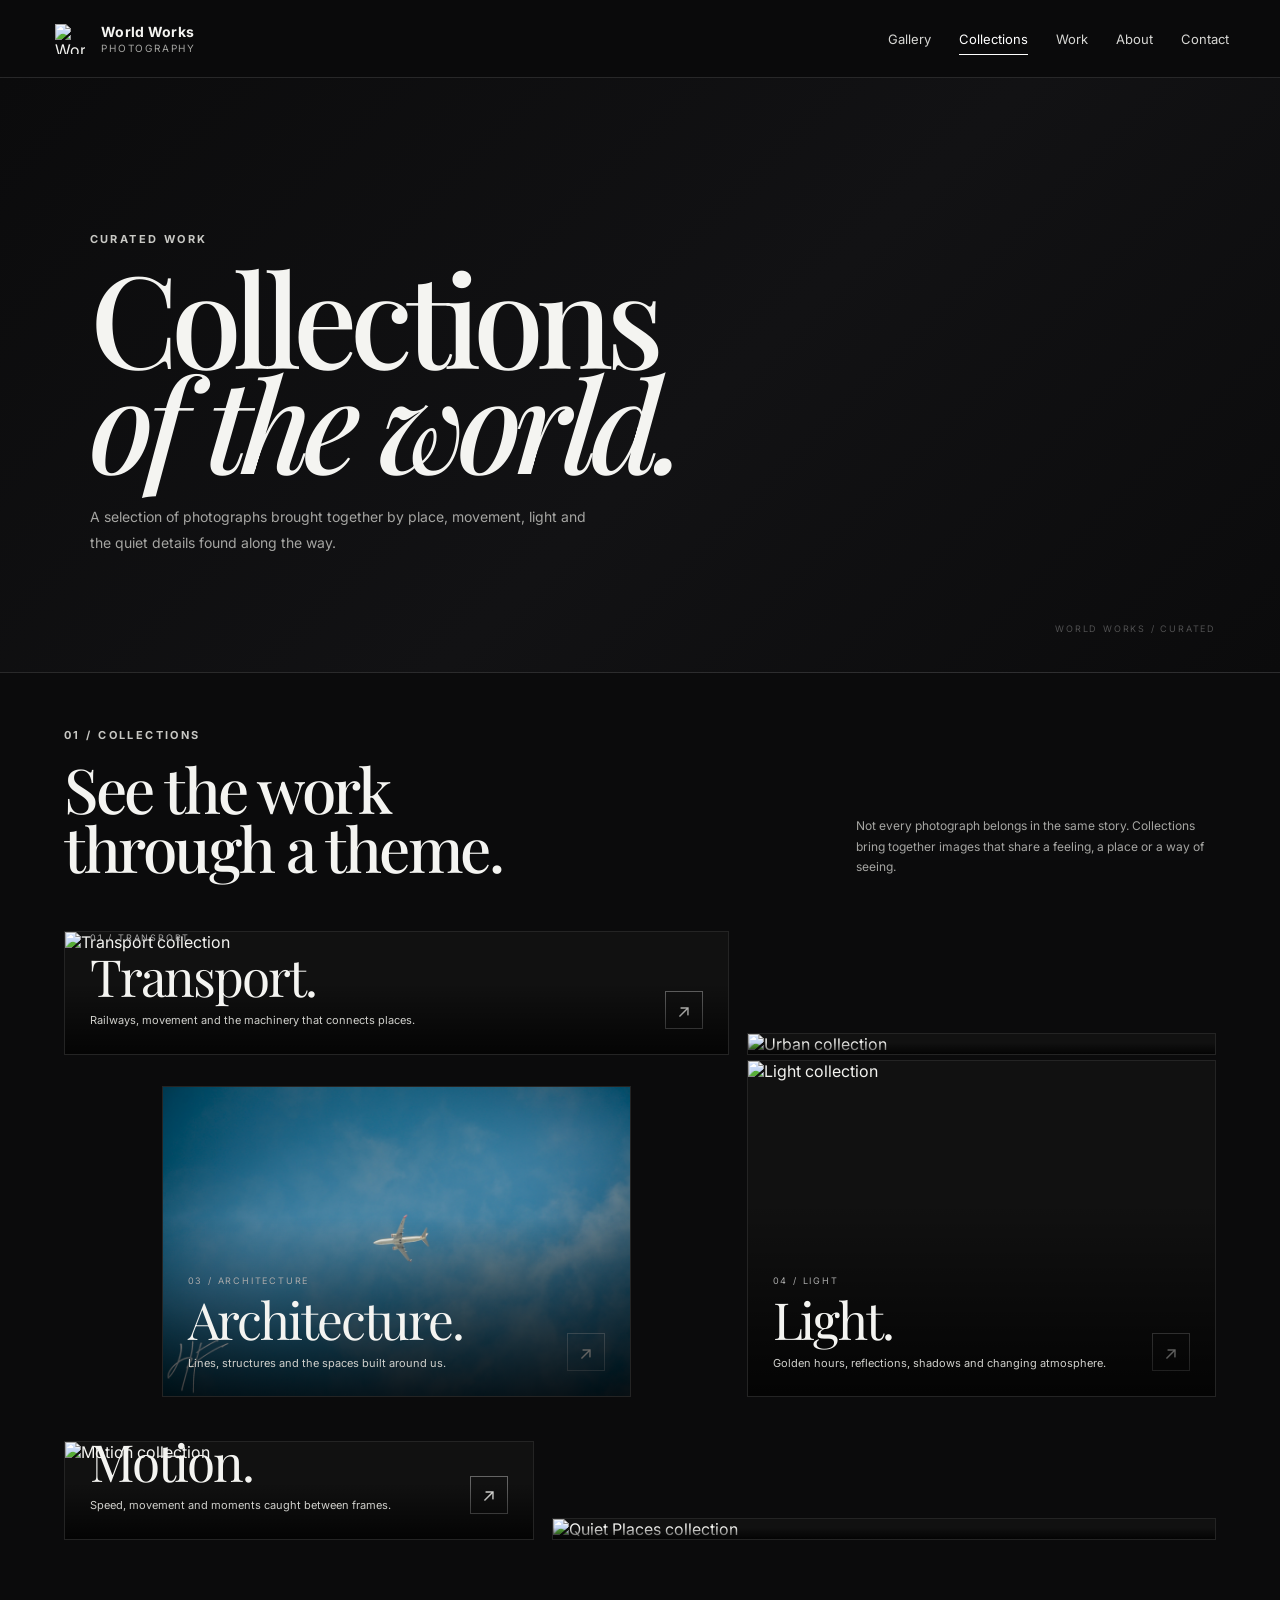
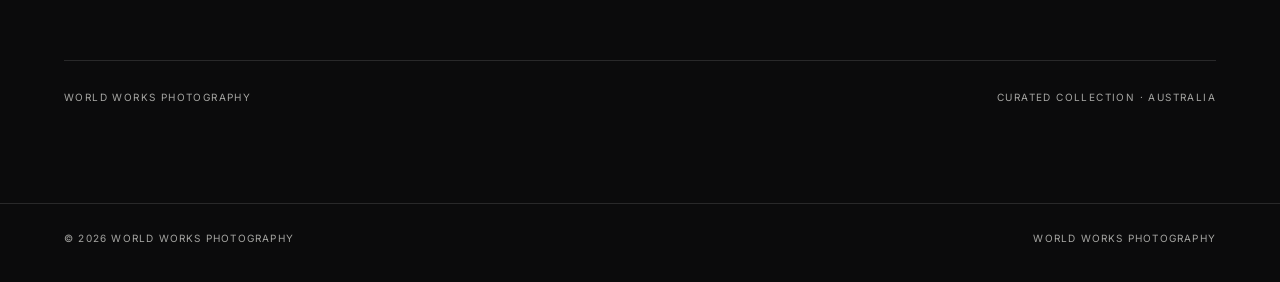
==== collections.html @ 8db2a7dd "Create World Works 2.0 collections page" ====
<!DOCTYPE html>
<html lang="en">
<head>
<meta charset="UTF-8"><meta name="viewport" content="width=device-width, initial-scale=1.0">
<meta name="theme-color" content="#0b0b0c"><meta property="og:title" content="Collections — World Works Photography"><meta property="og:type" content="website">
<title>Collections — World Works Photography</title>
<link rel="preconnect" href="https://fonts.googleapis.com"><link rel="preconnect" href="https://fonts.gstatic.com" crossorigin>
<link href="https://fonts.googleapis.com/css2?family=Inter:wght@400;500;600;700&family=Playfair+Display:wght@500;600&display=swap" rel="stylesheet">
<link rel="icon" type="image/svg+xml" href="favicon.svg"><link rel="stylesheet" href="style.css">
<style>
.collections-page{padding-top:78px;background:#0b0b0c}.collections-hero{position:relative;overflow:hidden;padding:clamp(95px,12vw,175px) clamp(24px,7vw,110px) clamp(70px,9vw,120px);border-bottom:1px solid var(--line);background:linear-gradient(135deg,#0b0b0c,#121214 55%,#0b0b0c)}.collections-hero::after{content:"WORLD WORKS / CURATED";position:absolute;right:clamp(24px,5vw,72px);bottom:38px;color:rgba(255,255,255,.28);font-size:9px;letter-spacing:.2em}.collections-hero h1{font-size:clamp(68px,10vw,150px);line-height:.82;letter-spacing:-.06em;max-width:950px}.collections-hero p:not(.eyebrow){max-width:520px;color:var(--muted);font-size:14px;line-height:1.9;margin:30px 0 0}.collections-intro{max-width:var(--max);margin:0 auto;padding:55px clamp(24px,5vw,72px) 28px;display:flex;justify-content:space-between;align-items:end;gap:30px}.collections-intro h2{font-size:clamp(34px,5vw,62px);line-height:.95;letter-spacing:-.04em}.collections-intro>p{max-width:360px;color:var(--muted);font-size:12px;line-height:1.7;margin:0}.collections-grid{max-width:var(--max);margin:0 auto;padding:25px clamp(24px,5vw,72px) 120px;display:grid;grid-template-columns:repeat(12,minmax(0,1fr));gap:18px}.collection-card{position:relative;display:block;overflow:hidden;background:#111;border:1px solid rgba(255,255,255,.08);min-width:0}.collection-card:nth-child(1){grid-column:1/8}.collection-card:nth-child(2){grid-column:8/13;margin-top:8vw}.collection-card:nth-child(3){grid-column:2/7;margin-top:1vw}.collection-card:nth-child(4){grid-column:8/13;margin-top:-1vw}.collection-card:nth-child(5){grid-column:1/6;margin-top:2vw}.collection-card:nth-child(6){grid-column:6/13;margin-top:8vw}.collection-image{position:relative;overflow:hidden}.collection-image img{width:100%;height:auto;display:block;object-fit:cover;transition:transform .9s cubic-bezier(.2,.8,.2,1),filter .6s ease}.collection-card::after{content:"";position:absolute;inset:0;background:linear-gradient(180deg,transparent 42%,rgba(0,0,0,.78));pointer-events:none}.collection-card:hover .collection-image img{transform:scale(1.035);filter:brightness(.78)}.collection-info{position:absolute;z-index:2;left:25px;right:25px;bottom:24px}.collection-index{font-size:9px;letter-spacing:.2em;color:#aaa;margin-bottom:10px}.collection-title{font-family:"Playfair Display",Georgia,serif;font-size:clamp(34px,4vw,58px);line-height:.9;letter-spacing:-.04em}.collection-description{max-width:360px;color:#d0d0cc;font-size:11px;line-height:1.6;margin:13px 0 0}.collection-arrow{position:absolute;right:25px;bottom:25px;width:38px;height:38px;border:1px solid rgba(255,255,255,.35);display:grid;place-items:center;font-size:18px;transition:background .25s ease,color .25s ease,border-color .25s ease}.collection-card:hover .collection-arrow{background:#fff;color:#0b0b0c;border-color:#fff}.collections-footer{max-width:var(--max);margin:0 auto;padding:0 clamp(24px,5vw,72px) 100px}.collections-footer-inner{border-top:1px solid var(--line);padding-top:30px;display:flex;justify-content:space-between;gap:30px;color:var(--muted);font-size:10px;letter-spacing:.14em;text-transform:uppercase}
@media(max-width:800px){.collections-hero::after{display:none}.collections-intro{display:block}.collections-intro>p{margin-top:18px}.collections-grid{grid-template-columns:1fr 1fr;gap:12px}.collection-card:nth-child(n){grid-column:auto;margin-top:0}.collection-card:nth-child(1),.collection-card:nth-child(4){grid-column:span 2}.collection-info{left:18px;right:18px;bottom:18px}.collection-arrow{right:18px;bottom:18px}.collection-description{max-width:75%;font-size:10px}}
@media(max-width:520px){.collections-page{padding-top:68px}.collections-hero{padding:72px 22px 70px}.collections-hero h1{font-size:clamp(54px,17vw,88px)}.collections-hero p:not(.eyebrow){font-size:13px}.collections-intro{padding:45px 22px 20px}.collections-grid{display:block;padding:20px 14px 80px}.collection-card{margin:0 0 12px!important}.collection-title{font-size:clamp(32px,11vw,48px)}.collection-info{left:16px;right:16px;bottom:16px}.collection-arrow{right:16px;bottom:16px;width:34px;height:34px}.collections-footer{padding:0 22px 70px}.collections-footer-inner{display:block;line-height:1.8}}
</style></head>
<body>
<header class="site-header"><a class="brand" href="index.html" aria-label="World Works Photography home"><span class="brand-mark"><img src="favicon.svg" alt="World Works Photography"></span><span><strong>World Works</strong><small>Photography</small></span></a>
<button class="menu-toggle" id="menu-toggle" aria-label="Open navigation" aria-expanded="false" aria-controls="site-nav"><span></span><span></span></button>
<nav id="site-nav" aria-label="Main navigation"><a href="gallery.html">Gallery</a><a href="collections.html" class="active">Collections</a><a href="index.html#work">Work</a><a href="index.html#about">About</a><a href="index.html#contact">Contact</a></nav></header>
<main class="collections-page">
<section class="collections-hero"><p class="eyebrow">Curated work</p><h1>Collections<br><em>of the world.</em></h1><p>A selection of photographs brought together by place, movement, light and the quiet details found along the way.</p></section>
<section class="collections-intro"><div><p class="eyebrow">01 / Collections</p><h2>See the work<br>through a theme.</h2></div><p>Not every photograph belongs in the same story. Collections bring together images that share a feeling, a place or a way of seeing.</p></section>
<section class="collections-grid" aria-label="Photography collections">
<a class="collection-card" href="gallery.html"><div class="collection-image"><img src="images/01.jpg" alt="Transport collection" loading="eager"></div><div class="collection-info"><div class="collection-index">01 / TRANSPORT</div><div class="collection-title">Transport.</div><p class="collection-description">Railways, movement and the machinery that connects places.</p></div><span class="collection-arrow">↗</span></a>
<a class="collection-card" href="gallery.html"><div class="collection-image"><img src="images/14.jpg" alt="Urban collection" loading="lazy"></div><div class="collection-info"><div class="collection-index">02 / URBAN</div><div class="collection-title">Urban.</div><p class="collection-description">Stations, streets and the rhythm of the city.</p></div><span class="collection-arrow">↗</span></a>
<a class="collection-card" href="gallery.html"><div class="collection-image"><img src="images/16.jpg" alt="Architecture collection" loading="lazy"></div><div class="collection-info"><div class="collection-index">03 / ARCHITECTURE</div><div class="collection-title">Architecture.</div><p class="collection-description">Lines, structures and the spaces built around us.</p></div><span class="collection-arrow">↗</span></a>
<a class="collection-card" href="gallery.html"><div class="collection-image"><img src="images/10.jpg" alt="Light collection" loading="lazy"></div><div class="collection-info"><div class="collection-index">04 / LIGHT</div><div class="collection-title">Light.</div><p class="collection-description">Golden hours, reflections, shadows and changing atmosphere.</p></div><span class="collection-arrow">↗</span></a>
<a class="collection-card" href="gallery.html"><div class="collection-image"><img src="images/47.jpg" alt="Motion collection" loading="lazy"></div><div class="collection-info"><div class="collection-index">05 / MOTION</div><div class="collection-title">Motion.</div><p class="collection-description">Speed, movement and moments caught between frames.</p></div><span class="collection-arrow">↗</span></a>
<a class="collection-card" href="gallery.html"><div class="collection-image"><img src="images/71.jpg" alt="Quiet Places collection" loading="lazy"></div><div class="collection-info"><div class="collection-index">06 / QUIET PLACES</div><div class="collection-title">Quiet Places.</div><p class="collection-description">Still spaces, empty platforms and details that invite a second look.</p></div><span class="collection-arrow">↗</span></a>
</section>
<section class="collections-footer"><div class="collections-footer-inner"><span>World Works Photography</span><span>Curated collection · Australia</span></div></section>
</main>
<footer><span>© <span id="year"></span> World Works Photography</span><span>World Works Photography</span></footer>
<script>
const menuToggle=document.getElementById("menu-toggle"),siteNav=document.getElementById("site-nav");if(menuToggle&&siteNav){menuToggle.addEventListener("click",()=>{const open=siteNav.classList.toggle("open");menuToggle.classList.toggle("open",open);menuToggle.setAttribute("aria-expanded",String(open));menuToggle.setAttribute("aria-label",open?"Close navigation":"Open navigation")});siteNav.querySelectorAll("a").forEach(link=>link.addEventListener("click",()=>{siteNav.classList.remove("open");menuToggle.classList.remove("open");menuToggle.setAttribute("aria-expanded","false");menuToggle.setAttribute("aria-label","Open navigation")}))}document.getElementById("year").textContent=new Date().getFullYear();
</script></body></html>
---- style.css ----
*{box-sizing:border-box}
:root{--bg:#0b0b0c;--surface:#121214;--text:#f4f4f1;--muted:#a5a5a2;--line:rgba(255,255,255,.12);--max:1440px}
html{scroll-behavior:smooth;overflow-x:hidden}
body{margin:0;background:var(--bg);color:var(--text);font-family:Inter,system-ui,sans-serif;overflow-x:hidden}
a{color:inherit;text-decoration:none}button{font:inherit}
:focus-visible{outline:2px solid rgba(255,255,255,.9);outline-offset:4px}
.site-header{isolation:isolate;height:78px;display:flex;align-items:center;justify-content:space-between;padding:0 clamp(22px,4vw,64px);position:fixed;top:0;left:0;right:0;z-index:20;background:rgba(11,11,12,.78);backdrop-filter:blur(18px);border-bottom:1px solid var(--line)}
.brand{display:flex;align-items:center;gap:12px}.brand-mark{display:grid;place-items:center;width:38px;height:38px;overflow:hidden}.brand-mark img{width:30px;height:30px;object-fit:contain;display:block}.brand strong{display:block;font-size:14px;letter-spacing:.02em}.brand small{display:block;color:var(--muted);font-size:10px;text-transform:uppercase;letter-spacing:.18em;margin-top:2px}
nav{display:flex;gap:28px;font-size:13px;color:#d7d7d4}nav a{position:relative;transition:opacity .2s,color .2s}nav a:hover{opacity:.55}nav a::after{content:"";position:absolute;left:0;right:0;bottom:-8px;height:1px;background:currentColor;transform:scaleX(0);transform-origin:center;transition:transform .25s ease}nav a.active{color:#fff}nav a.active::after{transform:scaleX(1)}
.hero{height:min(92vh,920px);min-height:650px;position:relative;overflow:hidden;margin-top:0}.hero img{width:125%;max-width:none;height:125%;object-fit:cover;object-position:center;display:block;position:absolute;left:50%;top:50%;transform:translate(-50%,-50%)}.hero-overlay{position:absolute;inset:0;background:linear-gradient(90deg,rgba(0,0,0,.76),rgba(0,0,0,.34) 48%,rgba(0,0,0,.05)),linear-gradient(0deg,rgba(0,0,0,.48),transparent 50%)}.hero-content{position:absolute;left:clamp(24px,7vw,110px);bottom:clamp(48px,9vw,120px);max-width:650px}
.eyebrow{text-transform:uppercase;letter-spacing:.22em;font-size:11px;font-weight:700;color:#c8c8c4;margin:0 0 18px}h1,h2{font-family:"Playfair Display",Georgia,serif;font-weight:500;margin:0}h1{font-size:clamp(58px,9vw,130px);line-height:.9;letter-spacing:-.055em}h1 em{font-weight:500}.hero-copy{max-width:520px;color:#ddd;margin:28px 0;font-size:15px;line-height:1.7}
.button{display:inline-flex;align-items:center;gap:20px;padding:13px 18px;border:1px solid rgba(255,255,255,.3);background:transparent;color:var(--text);font-size:12px;font-weight:600;letter-spacing:.06em;text-transform:uppercase;transition:.25s}.button:hover{background:#fff;color:#111;border-color:#fff}.button span{font-size:17px;line-height:0}
.intro{max-width:var(--max);margin:0 auto;padding:120px clamp(24px,5vw,72px) 64px;display:grid;grid-template-columns:1.1fr .9fr;gap:80px;align-items:end}.intro h2{font-size:clamp(40px,6vw,78px);line-height:1;letter-spacing:-.04em}.intro-copy{max-width:500px;color:var(--muted);font-size:15px;line-height:1.8;margin:0}
.gallery-heading{width:100%;max-width:var(--max);margin:0 auto;padding:0 clamp(16px,2.5vw,40px) 22px;display:flex;justify-content:space-between;align-items:baseline;color:var(--muted);font-size:10px;font-weight:600;letter-spacing:.14em;text-transform:uppercase}.gallery-heading span:first-child{color:#f4f4f1}
.gallery{width:100%;max-width:var(--max);margin:0 auto;padding:0 clamp(16px,2.5vw,40px) 130px;display:grid;grid-template-columns:repeat(3,minmax(0,1fr));gap:18px}.photo{position:relative;width:100%;aspect-ratio:3/2;margin:0;overflow:hidden;background:#0d0d0f;border:1px solid rgba(255,255,255,.06)}.photo-wide,.photo-tall{width:100%}.photo-button{appearance:none;border:0;padding:0;margin:0;background:#0d0d0f;display:block;position:relative;width:100%;height:100%;cursor:zoom-in;overflow:hidden;transition:opacity .3s ease}.photo img{width:100%;height:100%;display:block;object-fit:cover;transform:scale(1.02);filter:blur(14px);transition:transform .7s cubic-bezier(.2,.7,.2,1),filter .55s ease}.photo img.is-loaded{transform:scale(1);filter:none}.photo:hover img.is-loaded{transform:scale(1.035);filter:brightness(.78)}.photo-button:active{opacity:.9}.photo-number{position:absolute;left:16px;bottom:14px;z-index:5;pointer-events:none;color:#fff;font-size:11px;font-weight:600;letter-spacing:.06em;line-height:1.4;opacity:0;transition:opacity .25s,transform .25s;transform:translateY(6px);text-shadow:0 2px 8px #000;max-width:calc(100% - 85px)}.photo-button:hover .photo-number{opacity:1;transform:translateY(0)}.photo-button::after{content:"View image";position:absolute;right:16px;bottom:14px;z-index:5;pointer-events:none;color:#fff;font-size:10px;font-weight:600;letter-spacing:.12em;text-transform:uppercase;opacity:0;transform:translateY(6px);transition:opacity .25s,transform .25s;text-shadow:0 2px 8px #000}.photo-button:hover::after{opacity:1;transform:translateY(0)}.photo-button::before{content:"";position:absolute;inset:0;z-index:2;background:linear-gradient(180deg,transparent 55%,rgba(0,0,0,.5));opacity:0;transition:opacity .45s ease;pointer-events:none}
.about{width:100%;max-width:none;margin:0;display:grid;grid-template-columns:1fr 1fr;background:var(--surface);min-height:650px}.about-image{width:100%;min-width:0;overflow:hidden}.about-image img{width:100%;max-width:100%;height:100%;display:block;object-fit:contain}.about-copy{width:100%;min-width:0;padding:clamp(50px,8vw,120px);display:flex;flex-direction:column;justify-content:center}.about-copy p:not(.eyebrow){color:var(--muted);line-height:1.85;max-width:540px;font-size:15px}.text-link{margin-top:24px;font-size:12px;text-transform:uppercase;letter-spacing:.16em;font-weight:700}.text-link span{margin-left:10px;font-size:16px}
.featured-frames{width:100%;padding:70px 0 110px}.featured-frames-heading{max-width:var(--max);margin:0 auto;padding:0 clamp(24px,5vw,72px) 28px;display:flex;justify-content:space-between;align-items:end;gap:30px}.featured-frames-heading>p:not(.eyebrow){color:var(--muted);font-size:13px;line-height:1.6;margin:0;max-width:360px;text-align:right}.featured-frames-track{display:flex;width:max-content;gap:22px;animation:featuredLoop 42s linear infinite}.featured-frames-set{display:flex;gap:22px;flex-shrink:0}.featured-frame{flex:0 0 min(76vw,900px);width:auto;max-width:none;margin:0;padding:52px clamp(28px,4vw,58px);display:grid;grid-template-columns:minmax(220px,.65fr) minmax(0,.75fr);gap:clamp(35px,6vw,70px);align-items:center;background:var(--surface);border:1px solid rgba(255,255,255,.07)}.featured-frame-image{width:100%;max-width:430px;justify-self:end;overflow:hidden}.featured-frame-image img{width:100%;height:auto;display:block;object-fit:contain}.featured-frame-copy{max-width:330px}.featured-frame-title{font-family:"Playfair Display",Georgia,serif;font-size:clamp(38px,4vw,58px);font-weight:500;line-height:.98;letter-spacing:-.045em;margin:0 0 20px}.featured-frame-copy>p:not(.eyebrow){color:var(--muted);line-height:1.75;font-size:13px;margin:0}@keyframes featuredLoop{from{transform:translate3d(0,0,0)}to{transform:translate3d(calc(-50% - 11px),0,0)}}
.contact{width:100%;max-width:900px;margin:0 auto;text-align:center;padding:150px 24px}.contact .eyebrow{display:block;width:100%;text-align:center}.contact h2{display:block;width:100%;max-width:760px;margin:0 auto 25px;font-size:clamp(40px,6vw,78px);line-height:1;letter-spacing:-.04em;text-align:center}.contact>p:not(.eyebrow){display:block;width:100%;color:var(--muted);line-height:1.7;max-width:580px;margin:0 auto 32px;text-align:center}footer{width:100%;max-width:var(--max);margin:0 auto;padding:28px clamp(24px,5vw,72px) 38px;display:flex;justify-content:space-between;align-items:center;border-top:1px solid var(--line);color:var(--muted);font-size:10px;letter-spacing:.12em;text-transform:uppercase}
@media(max-width:800px){nav{gap:15px}.hero{min-height:600px}.intro{grid-template-columns:1fr;gap:25px;padding-top:80px}.gallery{grid-template-columns:repeat(2,minmax(0,1fr));gap:12px}.about{grid-template-columns:1fr}.about-image{height:60vh}.about-copy{padding:70px 25px}.featured-frames{padding:60px 0 80px}.featured-frames-heading{display:block}.featured-frames-heading>p:not(.eyebrow){text-align:left;margin-top:10px}.featured-frames-track{gap:12px}.featured-frames-set{gap:12px}.featured-frame{flex-basis:86vw;grid-template-columns:1fr;padding:42px 28px}.featured-frame-image{max-width:430px;justify-self:start}.featured-frame-copy{max-width:560px}.contact{padding:110px 24px}.contact h2{font-size:clamp(40px,7vw,68px)}footer{flex-direction:column;gap:12px;text-align:center}}
@media(max-width:520px){.site-header{height:68px;padding:0 16px}.brand{gap:8px}.brand-mark{width:30px;height:30px}.brand-mark img{width:26px;height:26px}.brand strong{font-size:12px}.brand small{font-size:8px;letter-spacing:.14em}.hero{margin-top:0;height:78vh;min-height:560px}.hero-content{left:22px;right:22px;bottom:42px}h1{font-size:clamp(48px,15vw,76px)}.hero-copy{font-size:14px;line-height:1.6;margin:22px 0}.button{padding:12px 15px;font-size:11px}.intro{padding:80px 22px 45px}.intro h2{font-size:clamp(38px,12vw,58px)}.gallery{grid-template-columns:repeat(2,minmax(0,1fr));gap:7px;padding-left:10px;padding-right:10px;padding-bottom:90px}.photo-number{left:10px;bottom:9px;font-size:9px;max-width:calc(100% - 85px)}.photo-button::after{right:10px;bottom:9px;font-size:8px}.about-image{height:50vh;min-height:350px}.about-copy{padding:60px 25px}.featured-frames{padding:50px 0 65px}.featured-frames-heading{padding:0 22px 22px}.featured-frames-track{gap:10px}.featured-frames-set{gap:10px}.featured-frame{flex-basis:91vw;padding:34px 22px}.featured-frame-image{max-width:100%}.featured-frame-title{font-size:clamp(38px,12vw,58px)}.featured-frame-copy>p:not(.eyebrow){font-size:14px}.contact{padding:90px 20px}footer{padding:24px 20px}.lightbox{padding:50px 15px 100px}.lightbox img{max-width:96vw;max-height:72vh}#lightbox-info{left:15px;right:15px;bottom:18px;font-size:9px;display:block}#lightbox-info #lightbox-caption{font-size:13px}.lightbox-close{right:12px;top:8px;font-size:34px}.lightbox-nav{width:42px;height:42px;font-size:30px}.lightbox-prev{left:10px}.lightbox-next{right:10px}.menu-toggle{display:flex}.site-header{position:absolute}#site-nav{position:absolute;top:calc(100% + 8px);right:10px;display:flex;flex-direction:column;gap:0;min-width:150px;padding:8px;background:rgba(18,18,20,.96);border:1px solid var(--line);border-radius:12px;backdrop-filter:blur(18px);opacity:0;visibility:hidden;transform:translateY(-6px);pointer-events:none;transition:opacity .2s ease,transform .2s ease,visibility .2s ease}#site-nav.open{opacity:1;visibility:visible;transform:translateY(0);pointer-events:auto}#site-nav a{padding:11px 12px}#site-nav a::after{display:none}}
@media(prefers-reduced-motion:reduce){html{scroll-behavior:auto}.photo img,.lightbox img,.lightbox-close,.lightbox-nav,#lightbox-info,.page-loader,.loader-inner,.menu-toggle span,#site-nav{transition:none}.photo img{transform:none}.lightbox img{transform:none}.page-loader,.loader-inner{animation:none}}
@media(prefers-reduced-motion:reduce){.photo img{filter:none!important;transform:none!important}}@media(prefers-reduced-motion:reduce){.featured-frames-track{animation:none}}
.error-page{width:100%;height:100vh;min-height:100vh;position:fixed;inset:0;display:flex;align-items:center;justify-content:center;text-align:center;padding:40px 24px;background:#0b0b0c;overflow:hidden}.error-image{position:absolute;z-index:0;width:125%;height:125%;object-fit:cover;object-position:center}.error-overlay{position:absolute;inset:0;z-index:1;background:rgba(0,0,0,.58)}.error-content{position:relative;z-index:2;width:100%;max-width:700px;transform:translateY(-20px)}.error-content h1{font-size:clamp(58px,9vw,110px);margin:0 0 25px;font-family:"Playfair Display",Georgia,serif;font-weight:500;line-height:.9;letter-spacing:-.055em}.error-content>p:not(.eyebrow){color:#ddd;font-size:15px;line-height:1.7;margin:0 auto 32px}.contact .button{margin-top:0}
.lightbox{position:fixed;inset:0;z-index:100;display:flex;align-items:center;justify-content:center;padding:60px 80px 110px;background:rgba(5,5,6,.96);opacity:0;visibility:hidden;pointer-events:none;transition:opacity .3s ease,visibility .3s ease}.lightbox.open{opacity:1;visibility:visible;pointer-events:auto}.lightbox>img{max-width:min(90vw,1200px);max-height:78vh;width:auto;height:auto;display:block;object-fit:contain}.lightbox-nav,.lightbox-close{position:absolute;z-index:3;border:1px solid rgba(255,255,255,.2);background:rgba(18,18,20,.75);color:#fff;cursor:pointer;display:grid;place-items:center}.lightbox-nav{top:50%;transform:translateY(-50%);width:48px;height:48px;font-size:34px}.lightbox-prev{left:24px}.lightbox-next{right:24px}.lightbox-close{right:24px;top:18px;width:44px;height:44px;font-size:32px;line-height:1}
#lightbox-info{position:absolute;left:24px;right:24px;bottom:24px;display:flex;justify-content:space-between;align-items:end;gap:20px;color:#fff;pointer-events:none}#lightbox-info p{margin:0;text-shadow:0 2px 8px #000}#lightbox-caption{font-family:"Playfair Display",Georgia,serif;font-size:18px}#lightbox-year{color:#aaa;font-size:11px;letter-spacing:.12em;text-transform:uppercase}
.page-loader{position:fixed;inset:0;z-index:9999;display:flex;align-items:center;justify-content:center;background:#0b0b0c;opacity:1;visibility:visible;pointer-events:auto;transition:opacity .45s ease,visibility .45s ease}.page-loader.loaded{opacity:0;visibility:hidden;pointer-events:none}.loader-inner{display:flex;flex-direction:column;align-items:center;justify-content:center;text-align:center}.loader-logo{width:42px;height:42px;object-fit:contain;margin-bottom:14px}.loader-name{font-size:14px;font-weight:700;letter-spacing:.08em}.loader-subtitle{margin-top:4px;color:var(--muted);font-size:9px;letter-spacing:.22em;text-transform:uppercase}
.menu-toggle{display:none;border:0;background:transparent;padding:0;margin:0;color:inherit}@media(max-width:520px){.menu-toggle{display:flex;flex-direction:column;gap:5px;align-items:center;justify-content:center;width:30px;height:30px}.menu-toggle span{display:block;width:20px;height:1px;background:#fff}}
.lightbox{transition:opacity .55s cubic-bezier(.22,1,.36,1),visibility 0s linear .55s}.lightbox.open{transition:opacity .55s cubic-bezier(.22,1,.36,1),visibility 0s linear 0s}.lightbox>img{opacity:0;transform:translate3d(0,14px,0) scale(.9);filter:blur(2px);transition:opacity .65s cubic-bezier(.22,1,.36,1),transform .8s cubic-bezier(.16,1,.3,1),filter .65s cubic-bezier(.22,1,.36,1);will-change:opacity,transform,filter}.lightbox.open>img{opacity:1;transform:translate3d(0,0,0) scale(1);filter:blur(0)}.lightbox.open.is-switching>img{opacity:0;transform:translate3d(0,6px,0) scale(.97);filter:blur(1px)}@media(max-width:520px){.lightbox>img{transform:translate3d(0,10px,0) scale(.93)}.lightbox.open>img{transform:translate3d(0,0,0) scale(1)}.lightbox.open.is-switching>img{transform:translate3d(0,4px,0) scale(.98)}}
.lightbox-details{min-width:0}.lightbox-meta{display:block;color:#aaa;font-size:10px;letter-spacing:.04em;margin-top:6px!important}.lightbox-details #lightbox-caption{display:block}
#lightbox-info{display:block}.lightbox-details{width:100%}#lightbox-year{display:block;margin-top:8px!important}
@media(max-width:520px){.lightbox-meta{font-size:8px;line-height:1.5;max-width:75vw}#lightbox-year{margin-top:7px!important}}
.lightbox-details{display:flex;flex-direction:column;align-items:flex-start;gap:0}.lightbox-details #lightbox-caption{font-size:20px;line-height:1.2;margin:0 0 10px!important;color:#fff}.lightbox-meta{display:flex;flex-direction:column;gap:3px;color:#a5a5a2;font-size:10px;line-height:1.5;letter-spacing:.04em;margin:0!important}.lightbox-meta div{margin:0}.lightbox-details #lightbox-year{display:block;margin:9px 0 0!important;color:#777;font-size:9px;line-height:1;letter-spacing:.16em;text-transform:uppercase}
@media(max-width:520px){.lightbox-details #lightbox-caption{font-size:15px;margin-bottom:8px!important}.lightbox-meta{font-size:8px;gap:2px;line-height:1.45}.lightbox-details #lightbox-year{font-size:8px;margin-top:7px!important}}
.lightbox-nav,.lightbox-close{border:1px solid rgba(255,255,255,.16);background:rgba(11,11,12,.38);backdrop-filter:blur(10px);box-shadow:0 8px 30px rgba(0,0,0,.2);transition:background .3s ease,border-color .3s ease,transform .3s ease,opacity .3s ease}.lightbox-nav{width:50px;height:50px;font-size:30px;font-weight:300}.lightbox-nav:hover{background:rgba(255,255,255,.12);border-color:rgba(255,255,255,.38);transform:translateY(-50%) scale(1.04)}.lightbox-close{width:46px;height:46px;font-size:28px;font-weight:300}.lightbox-close:hover{background:rgba(255,255,255,.12);border-color:rgba(255,255,255,.38);transform:scale(1.04)}.lightbox-prev{left:24px}.lightbox-next{right:24px}.lightbox-close{right:24px;top:18px}
@media(max-width:520px){.lightbox-nav{width:42px;height:42px;font-size:27px}.lightbox-close{width:42px;height:42px;font-size:27px}.lightbox-prev{left:10px}.lightbox-next{right:10px}.lightbox-close{right:12px;top:8px}}
.photo-number{font-family:"Playfair Display",Georgia,serif;font-size:15px;font-weight:500;letter-spacing:.01em;line-height:1.25;max-width:70%;opacity:0;transform:translate3d(0,10px,0);transition:opacity .45s cubic-bezier(.22,1,.36,1),transform .55s cubic-bezier(.16,1,.3,1);text-shadow:0 2px 14px rgba(0,0,0,.75)}.photo-button:hover .photo-number{opacity:1;transform:translate3d(0,0,0)}.photo-button::after{font-size:9px;letter-spacing:.16em;opacity:0;transform:translate3d(0,8px,0);transition:opacity .4s cubic-bezier(.22,1,.36,1),transform .5s cubic-bezier(.16,1,.3,1)}.photo-button:hover::after{opacity:.9;transform:translate3d(0,0,0)}
@media(max-width:520px){.photo-number{font-size:11px;max-width:70%;left:10px;bottom:9px}.photo-button::after{font-size:7px;right:10px;bottom:9px}}
.about{position:relative;overflow:hidden;border-top:1px solid rgba(255,255,255,.06);border-bottom:1px solid rgba(255,255,255,.06)}.about-image{position:relative;display:flex;align-items:center;justify-content:center;background:#0e0e10}.about-image::after{content:"03 / ABOUT";position:absolute;left:clamp(20px,3vw,42px);top:clamp(20px,3vw,38px);font-size:9px;letter-spacing:.18em;color:rgba(255,255,255,.55);writing-mode:vertical-rl;transform:rotate(180deg);pointer-events:none}.about-copy{position:relative;padding:clamp(60px,9vw,130px) clamp(45px,7vw,105px);border-left:1px solid rgba(255,255,255,.07)}.about-copy::before{content:"";width:42px;height:1px;background:rgba(255,255,255,.35);margin-bottom:30px}.about-copy .eyebrow{margin-bottom:16px}.about-copy h2{font-size:clamp(44px,5.8vw,76px);line-height:.96;letter-spacing:-.045em;max-width:620px}.about-copy p:not(.eyebrow){margin-top:28px}.about-copy .text-link{display:inline-flex;align-items:center;width:max-content;padding-bottom:8px;border-bottom:1px solid rgba(255,255,255,.25);transition:border-color .25s ease,opacity .25s ease}.about-copy .text-link:hover{border-color:#fff;opacity:.7}
@media(max-width:800px){.about-copy{border-left:0;border-top:1px solid rgba(255,255,255,.07)}.about-image::after{writing-mode:horizontal-tb;transform:none}}
.gallery-filters{display:flex;align-items:center;gap:8px;max-width:var(--max);margin:0 auto;padding:0 clamp(24px,5vw,72px) 28px}.gallery-filter{border:1px solid var(--line);background:transparent;color:var(--muted);padding:9px 15px;font:inherit;font-size:10px;letter-spacing:.12em;text-transform:uppercase;cursor:pointer;transition:background .25s ease,color .25s ease,border-color .25s ease}.gallery-filter:hover,.gallery-filter.active{background:#fff;color:#0b0b0c;border-color:#fff}.photo.is-filtered{display:none}@media(max-width:520px){.gallery-filters{padding:0 10px 20px;gap:6px;overflow-x:auto}.gallery-filter{padding:8px 12px;font-size:9px;flex:0 0 auto}}

/* World Works 2.0 gallery refinement */
.gallery-page-header{position:relative;overflow:hidden;max-width:none;padding-left:clamp(24px,7vw,110px);padding-right:clamp(24px,7vw,110px);border-bottom:1px solid var(--line);background:linear-gradient(135deg,#0b0b0c 0%,#121214 55%,#0b0b0c 100%)}
.gallery-page-header::after{content:"WORLD WORKS / 01—111";position:absolute;right:clamp(24px,5vw,72px);bottom:38px;color:rgba(255,255,255,.28);font-size:9px;letter-spacing:.2em}
.gallery-page-header h1{max-width:900px;font-size:clamp(68px,10vw,150px);line-height:.82;letter-spacing:-.06em}
.gallery-page-header p:not(.eyebrow){font-size:14px;max-width:500px}
.gallery-heading{padding-top:34px}
.gallery-filters{padding-top:4px}
.photo{background:#0d0d0f;border:1px solid rgba(255,255,255,.06)}
.photo-button{background:#0d0d0f}
.photo img{transform:scale(1.005);filter:blur(12px)}
.photo img.is-loaded{transform:scale(1);filter:none}
.photo-button:hover .photo-number{opacity:1}
@media(max-width:800px){.gallery-page-header::after{display:none}.gallery-page-header h1{font-size:clamp(58px,14vw,100px)}}

/* Preserve each gallery image's original aspect ratio */
.gallery .photo{aspect-ratio:auto;height:auto}
.gallery .photo-button{height:auto;aspect-ratio:auto}
.gallery .photo img{height:auto;aspect-ratio:auto;object-fit:contain}

/* Keep each gallery item at its own natural image height */
.gallery{align-items:start}
.gallery .photo{align-self:start;height:auto}
.gallery .photo-button{height:auto;align-self:start}
.gallery .photo img{height:auto;width:100%;object-fit:contain}
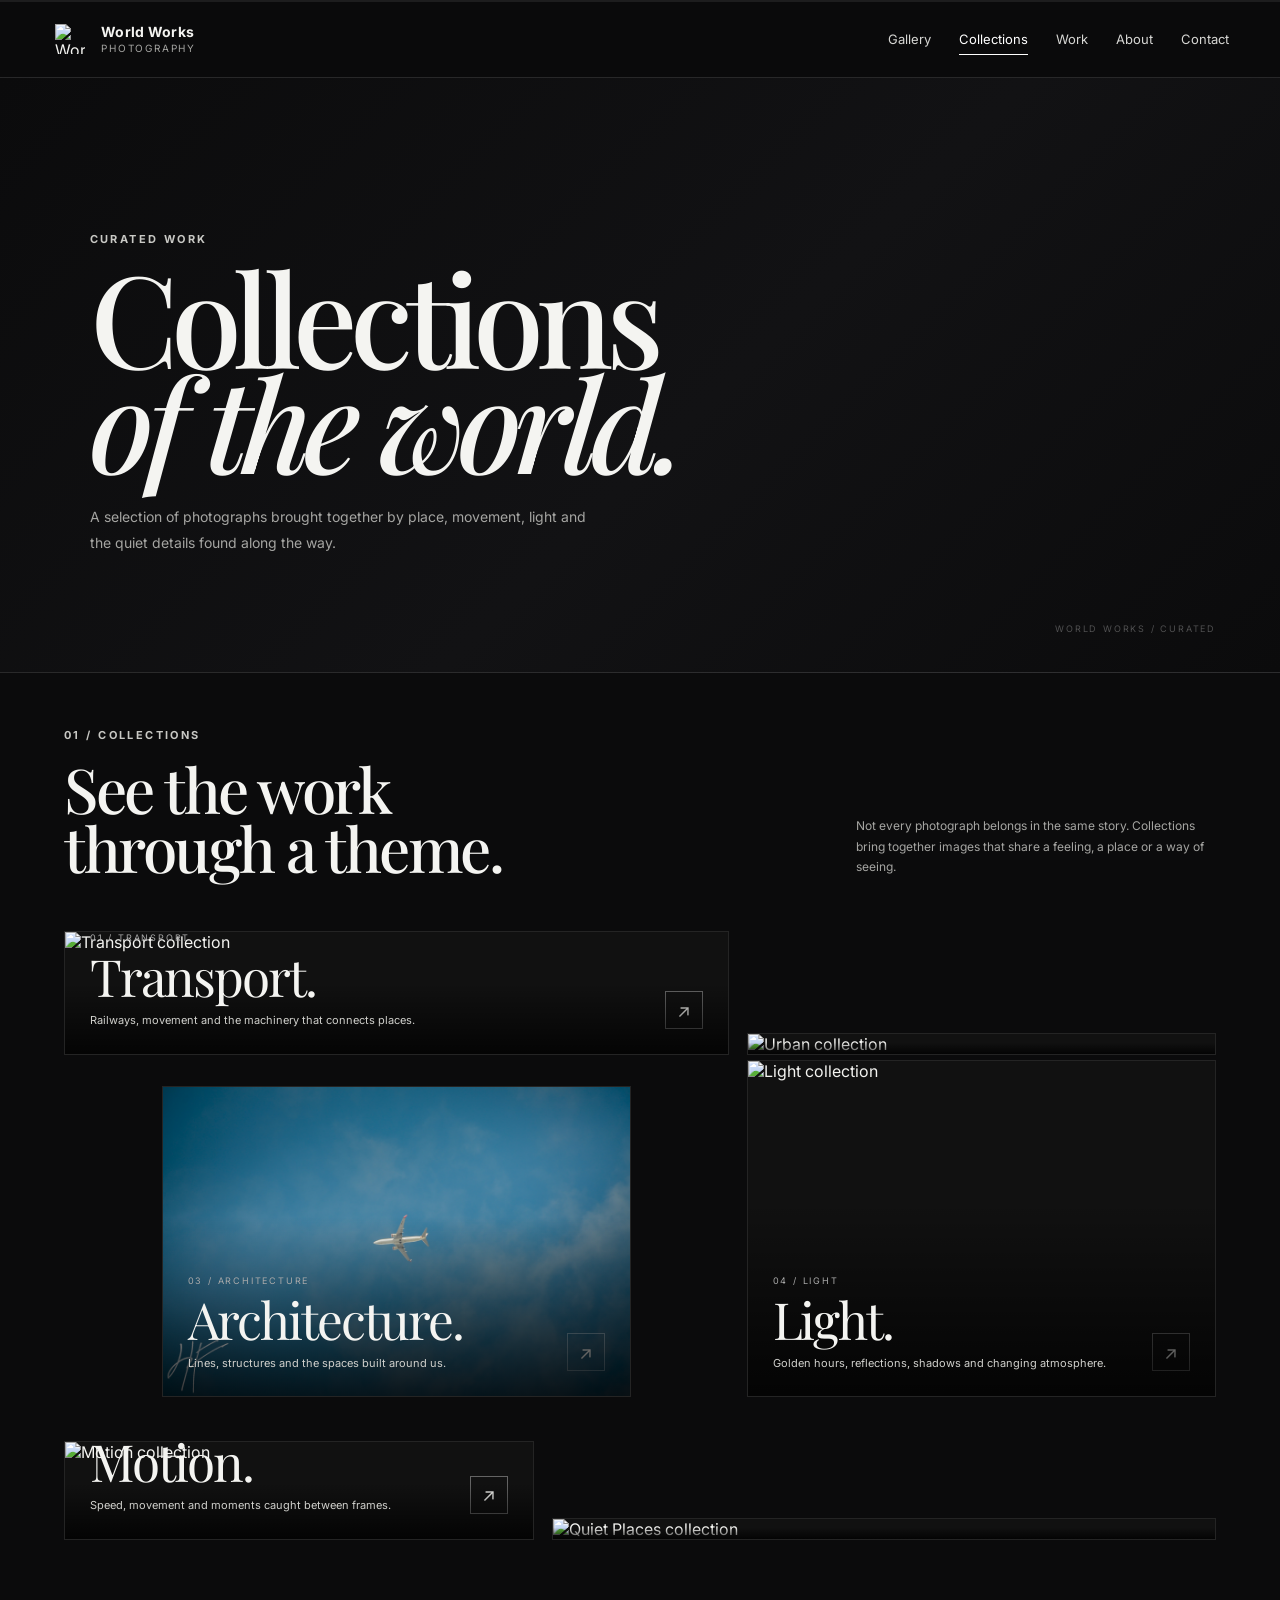
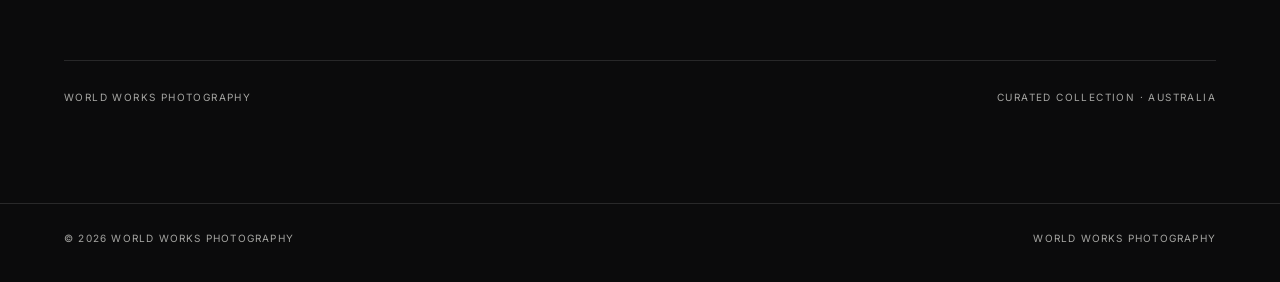
==== commit 544eb14b: "Add cinematic scroll animations to collections" ====
--- a/collections.html
+++ b/collections.html
@@ -11,7 +11,37 @@
 .collections-page{padding-top:78px;background:#0b0b0c}.collections-hero{position:relative;overflow:hidden;padding:clamp(95px,12vw,175px) clamp(24px,7vw,110px) clamp(70px,9vw,120px);border-bottom:1px solid var(--line);background:linear-gradient(135deg,#0b0b0c,#121214 55%,#0b0b0c)}.collections-hero::after{content:"WORLD WORKS / CURATED";position:absolute;right:clamp(24px,5vw,72px);bottom:38px;color:rgba(255,255,255,.28);font-size:9px;letter-spacing:.2em}.collections-hero h1{font-size:clamp(68px,10vw,150px);line-height:.82;letter-spacing:-.06em;max-width:950px}.collections-hero p:not(.eyebrow){max-width:520px;color:var(--muted);font-size:14px;line-height:1.9;margin:30px 0 0}.collections-intro{max-width:var(--max);margin:0 auto;padding:55px clamp(24px,5vw,72px) 28px;display:flex;justify-content:space-between;align-items:end;gap:30px}.collections-intro h2{font-size:clamp(34px,5vw,62px);line-height:.95;letter-spacing:-.04em}.collections-intro>p{max-width:360px;color:var(--muted);font-size:12px;line-height:1.7;margin:0}.collections-grid{max-width:var(--max);margin:0 auto;padding:25px clamp(24px,5vw,72px) 120px;display:grid;grid-template-columns:repeat(12,minmax(0,1fr));gap:18px}.collection-card{position:relative;display:block;overflow:hidden;background:#111;border:1px solid rgba(255,255,255,.08);min-width:0}.collection-card:nth-child(1){grid-column:1/8}.collection-card:nth-child(2){grid-column:8/13;margin-top:8vw}.collection-card:nth-child(3){grid-column:2/7;margin-top:1vw}.collection-card:nth-child(4){grid-column:8/13;margin-top:-1vw}.collection-card:nth-child(5){grid-column:1/6;margin-top:2vw}.collection-card:nth-child(6){grid-column:6/13;margin-top:8vw}.collection-image{position:relative;overflow:hidden}.collection-image img{width:100%;height:auto;display:block;object-fit:cover;transition:transform .9s cubic-bezier(.2,.8,.2,1),filter .6s ease}.collection-card::after{content:"";position:absolute;inset:0;background:linear-gradient(180deg,transparent 42%,rgba(0,0,0,.78));pointer-events:none}.collection-card:hover .collection-image img{transform:scale(1.035);filter:brightness(.78)}.collection-info{position:absolute;z-index:2;left:25px;right:25px;bottom:24px}.collection-index{font-size:9px;letter-spacing:.2em;color:#aaa;margin-bottom:10px}.collection-title{font-family:"Playfair Display",Georgia,serif;font-size:clamp(34px,4vw,58px);line-height:.9;letter-spacing:-.04em}.collection-description{max-width:360px;color:#d0d0cc;font-size:11px;line-height:1.6;margin:13px 0 0}.collection-arrow{position:absolute;right:25px;bottom:25px;width:38px;height:38px;border:1px solid rgba(255,255,255,.35);display:grid;place-items:center;font-size:18px;transition:background .25s ease,color .25s ease,border-color .25s ease}.collection-card:hover .collection-arrow{background:#fff;color:#0b0b0c;border-color:#fff}.collections-footer{max-width:var(--max);margin:0 auto;padding:0 clamp(24px,5vw,72px) 100px}.collections-footer-inner{border-top:1px solid var(--line);padding-top:30px;display:flex;justify-content:space-between;gap:30px;color:var(--muted);font-size:10px;letter-spacing:.14em;text-transform:uppercase}
 @media(max-width:800px){.collections-hero::after{display:none}.collections-intro{display:block}.collections-intro>p{margin-top:18px}.collections-grid{grid-template-columns:1fr 1fr;gap:12px}.collection-card:nth-child(n){grid-column:auto;margin-top:0}.collection-card:nth-child(1),.collection-card:nth-child(4){grid-column:span 2}.collection-info{left:18px;right:18px;bottom:18px}.collection-arrow{right:18px;bottom:18px}.collection-description{max-width:75%;font-size:10px}}
 @media(max-width:520px){.collections-page{padding-top:68px}.collections-hero{padding:72px 22px 70px}.collections-hero h1{font-size:clamp(54px,17vw,88px)}.collections-hero p:not(.eyebrow){font-size:13px}.collections-intro{padding:45px 22px 20px}.collections-grid{display:block;padding:20px 14px 80px}.collection-card{margin:0 0 12px!important}.collection-title{font-size:clamp(32px,11vw,48px)}.collection-info{left:16px;right:16px;bottom:16px}.collection-arrow{right:16px;bottom:16px;width:34px;height:34px}.collections-footer{padding:0 22px 70px}.collections-footer-inner{display:block;line-height:1.8}}
-</style></head>
+</style><style>
+/* WORLD WORKS — cinematic, Apple-inspired motion */
+:root{--ww-ease:cubic-bezier(.16,1,.3,1)}
+html{scroll-behavior:smooth;scroll-padding-top:88px}
+.site-header, .nav{transition:background .45s ease,border-color .45s ease,backdrop-filter .45s ease}
+nav a::after,.nav div a::after{transform-origin:left;transition:transform .45s var(--ww-ease)}
+.button,.exhibited-label,.gallery-filter,.collection-arrow{transition:color .35s ease,background .35s ease,border-color .35s ease,transform .5s var(--ww-ease)}
+.ww-progress{position:fixed;z-index:10001;top:0;left:0;width:100%;height:2px;pointer-events:none;background:rgba(255,255,255,.08)}
+.ww-progress span{display:block;width:100%;height:100%;background:#f4f2ed;transform:scaleX(0);transform-origin:left center;will-change:transform}
+.ww-reveal{opacity:0;transform:translate3d(0,28px,0);transition:opacity .9s var(--ww-ease),transform 1s var(--ww-ease);transition-delay:var(--ww-delay,0ms)}
+.ww-reveal.ww-visible{opacity:1;transform:translate3d(0,0,0)}
+.ww-reveal.ww-reveal-left{transform:translate3d(-24px,0,0)}
+.ww-reveal.ww-reveal-left.ww-visible{transform:translate3d(0,0,0)}
+.ww-reveal.ww-reveal-right{transform:translate3d(24px,0,0)}
+.ww-reveal.ww-reveal-right.ww-visible{transform:translate3d(0,0,0)}
+.collection-card,.gallery .photo,.item,.feature img,.contact-visual img{backface-visibility:hidden}
+.collection-card{transition:transform .8s var(--ww-ease),border-color .5s ease}
+.collection-card:hover{transform:translate3d(0,-4px,0);border-color:rgba(255,255,255,.25)}
+.item img,.collection-image img,.feature img,.contact-visual img{transition:transform 1.1s var(--ww-ease),filter .8s ease}
+.item:hover img{transform:scale(1.025)}
+.button:hover,.exhibited-label:hover{transform:translateY(-2px)}
+.gallery .photo-button{transition:opacity .45s ease,transform .7s var(--ww-ease)}
+.gallery .photo-button:hover{transform:translateY(-2px)}
+@media(prefers-reduced-motion:reduce){
+ html{scroll-behavior:auto}
+ .ww-reveal,.ww-reveal.ww-reveal-left,.ww-reveal.ww-reveal-right{opacity:1;transform:none;transition:none}
+ .ww-progress{display:none}
+ .collection-card,.gallery .photo-button,.button,.exhibited-label{transition:none}
+}
+</style>
+</head>
 <body>
 <header class="site-header"><a class="brand" href="index.html" aria-label="World Works Photography home"><span class="brand-mark"><img src="favicon.svg" alt="World Works Photography"></span><span><strong>World Works</strong><small>Photography</small></span></a>
 <button class="menu-toggle" id="menu-toggle" aria-label="Open navigation" aria-expanded="false" aria-controls="site-nav"><span></span><span></span></button>
@@ -32,4 +62,63 @@
 <footer><span>© <span id="year"></span> World Works Photography</span><span>World Works Photography</span></footer>
 <script>
 const menuToggle=document.getElementById("menu-toggle"),siteNav=document.getElementById("site-nav");if(menuToggle&&siteNav){menuToggle.addEventListener("click",()=>{const open=siteNav.classList.toggle("open");menuToggle.classList.toggle("open",open);menuToggle.setAttribute("aria-expanded",String(open));menuToggle.setAttribute("aria-label",open?"Close navigation":"Open navigation")});siteNav.querySelectorAll("a").forEach(link=>link.addEventListener("click",()=>{siteNav.classList.remove("open");menuToggle.classList.remove("open");menuToggle.setAttribute("aria-expanded","false");menuToggle.setAttribute("aria-label","Open navigation")}))}document.getElementById("year").textContent=new Date().getFullYear();
-</script></body></html>+</script>
+<script>
+/* World Works cinematic motion system — accessible and lightweight */
+(()=> {
+  const reduceMotion=window.matchMedia('(prefers-reduced-motion: reduce)').matches;
+  const progress=document.createElement('div');
+  progress.className='ww-progress';
+  progress.setAttribute('aria-hidden','true');
+  progress.innerHTML='<span></span>';
+  if(!reduceMotion) document.body.appendChild(progress);
+  const bar=progress.querySelector('span');
+  let ticking=false;
+  const updateProgress=()=>{
+    const max=document.documentElement.scrollHeight-window.innerHeight;
+    if(bar) bar.style.transform='scaleX('+(max>0?Math.min(1,window.scrollY/max):0)+')';
+    ticking=false;
+  };
+  window.addEventListener('scroll',()=>{if(!ticking){requestAnimationFrame(updateProgress);ticking=true}},{passive:true});
+  updateProgress();
+  const revealSelectors=[
+    '.hero-copy','.hero-content','.intro','.section','.feature','.about','.contact',
+    '.gallery-page-header','.gallery-heading','.gallery-filters','.gallery .photo',
+    '.collections-hero','.collections-intro','.collection-card','.collections-footer',
+    '.contact-visual','.contact-copy','.head','.item'
+  ];
+  const targets=[...new Set(revealSelectors.flatMap(s=>Array.from(document.querySelectorAll(s))))];
+  targets.forEach((el,i)=>{
+    el.classList.add('ww-reveal');
+    if(el.matches('.about img,.contact-visual')) el.classList.add('ww-reveal-left');
+    if(el.matches('.feature-meta,.contact-copy')) el.style.setProperty('--ww-delay','90ms');
+    if(el.matches('.gallery .photo,.collection-card,.item')) el.style.setProperty('--ww-delay',Math.min((i%5)*65,260)+'ms');
+  });
+  if(reduceMotion||!('IntersectionObserver' in window)){
+    targets.forEach(el=>el.classList.add('ww-visible'));
+  }else{
+    const observer=new IntersectionObserver(entries=>{
+      entries.forEach(entry=>{
+        if(entry.isIntersecting){entry.target.classList.add('ww-visible');observer.unobserve(entry.target)}
+      });
+    },{threshold:.08,rootMargin:'0px 0px -6% 0px'});
+    targets.forEach(el=>observer.observe(el));
+  }
+  const heroImage=document.querySelector('.hero img');
+  if(heroImage&&!reduceMotion&&window.matchMedia('(min-width: 700px)').matches){
+    let heroTick=false;
+    window.addEventListener('scroll',()=>{
+      if(heroTick)return;
+      heroTick=true;
+      requestAnimationFrame(()=>{
+        const y=Math.min(window.scrollY,window.innerHeight);
+        heroImage.style.setProperty('--ww-scroll',y);
+        heroImage.style.translate='0 '+(y*.08)+'px';
+        heroTick=false;
+      });
+    },{passive:true});
+  }
+})();
+</script>
+
+</body></html>
--- a/style.css
+++ b/style.css
@@ -63,3 +63,33 @@
 .gallery .photo{align-self:start;height:auto}
 .gallery .photo-button{height:auto;align-self:start}
 .gallery .photo img{height:auto;width:100%;object-fit:contain}
+
+
+/* WORLD WORKS — cinematic, Apple-inspired motion */
+:root{--ww-ease:cubic-bezier(.16,1,.3,1)}
+html{scroll-behavior:smooth;scroll-padding-top:88px}
+.site-header, .nav{transition:background .45s ease,border-color .45s ease,backdrop-filter .45s ease}
+nav a::after,.nav div a::after{transform-origin:left;transition:transform .45s var(--ww-ease)}
+.button,.exhibited-label,.gallery-filter,.collection-arrow{transition:color .35s ease,background .35s ease,border-color .35s ease,transform .5s var(--ww-ease)}
+.ww-progress{position:fixed;z-index:10001;top:0;left:0;width:100%;height:2px;pointer-events:none;background:rgba(255,255,255,.08)}
+.ww-progress span{display:block;width:100%;height:100%;background:#f4f2ed;transform:scaleX(0);transform-origin:left center;will-change:transform}
+.ww-reveal{opacity:0;transform:translate3d(0,28px,0);transition:opacity .9s var(--ww-ease),transform 1s var(--ww-ease);transition-delay:var(--ww-delay,0ms)}
+.ww-reveal.ww-visible{opacity:1;transform:translate3d(0,0,0)}
+.ww-reveal.ww-reveal-left{transform:translate3d(-24px,0,0)}
+.ww-reveal.ww-reveal-left.ww-visible{transform:translate3d(0,0,0)}
+.ww-reveal.ww-reveal-right{transform:translate3d(24px,0,0)}
+.ww-reveal.ww-reveal-right.ww-visible{transform:translate3d(0,0,0)}
+.collection-card,.gallery .photo,.item,.feature img,.contact-visual img{backface-visibility:hidden}
+.collection-card{transition:transform .8s var(--ww-ease),border-color .5s ease}
+.collection-card:hover{transform:translate3d(0,-4px,0);border-color:rgba(255,255,255,.25)}
+.item img,.collection-image img,.feature img,.contact-visual img{transition:transform 1.1s var(--ww-ease),filter .8s ease}
+.item:hover img{transform:scale(1.025)}
+.button:hover,.exhibited-label:hover{transform:translateY(-2px)}
+.gallery .photo-button{transition:opacity .45s ease,transform .7s var(--ww-ease)}
+.gallery .photo-button:hover{transform:translateY(-2px)}
+@media(prefers-reduced-motion:reduce){
+ html{scroll-behavior:auto}
+ .ww-reveal,.ww-reveal.ww-reveal-left,.ww-reveal.ww-reveal-right{opacity:1;transform:none;transition:none}
+ .ww-progress{display:none}
+ .collection-card,.gallery .photo-button,.button,.exhibited-label{transition:none}
+}
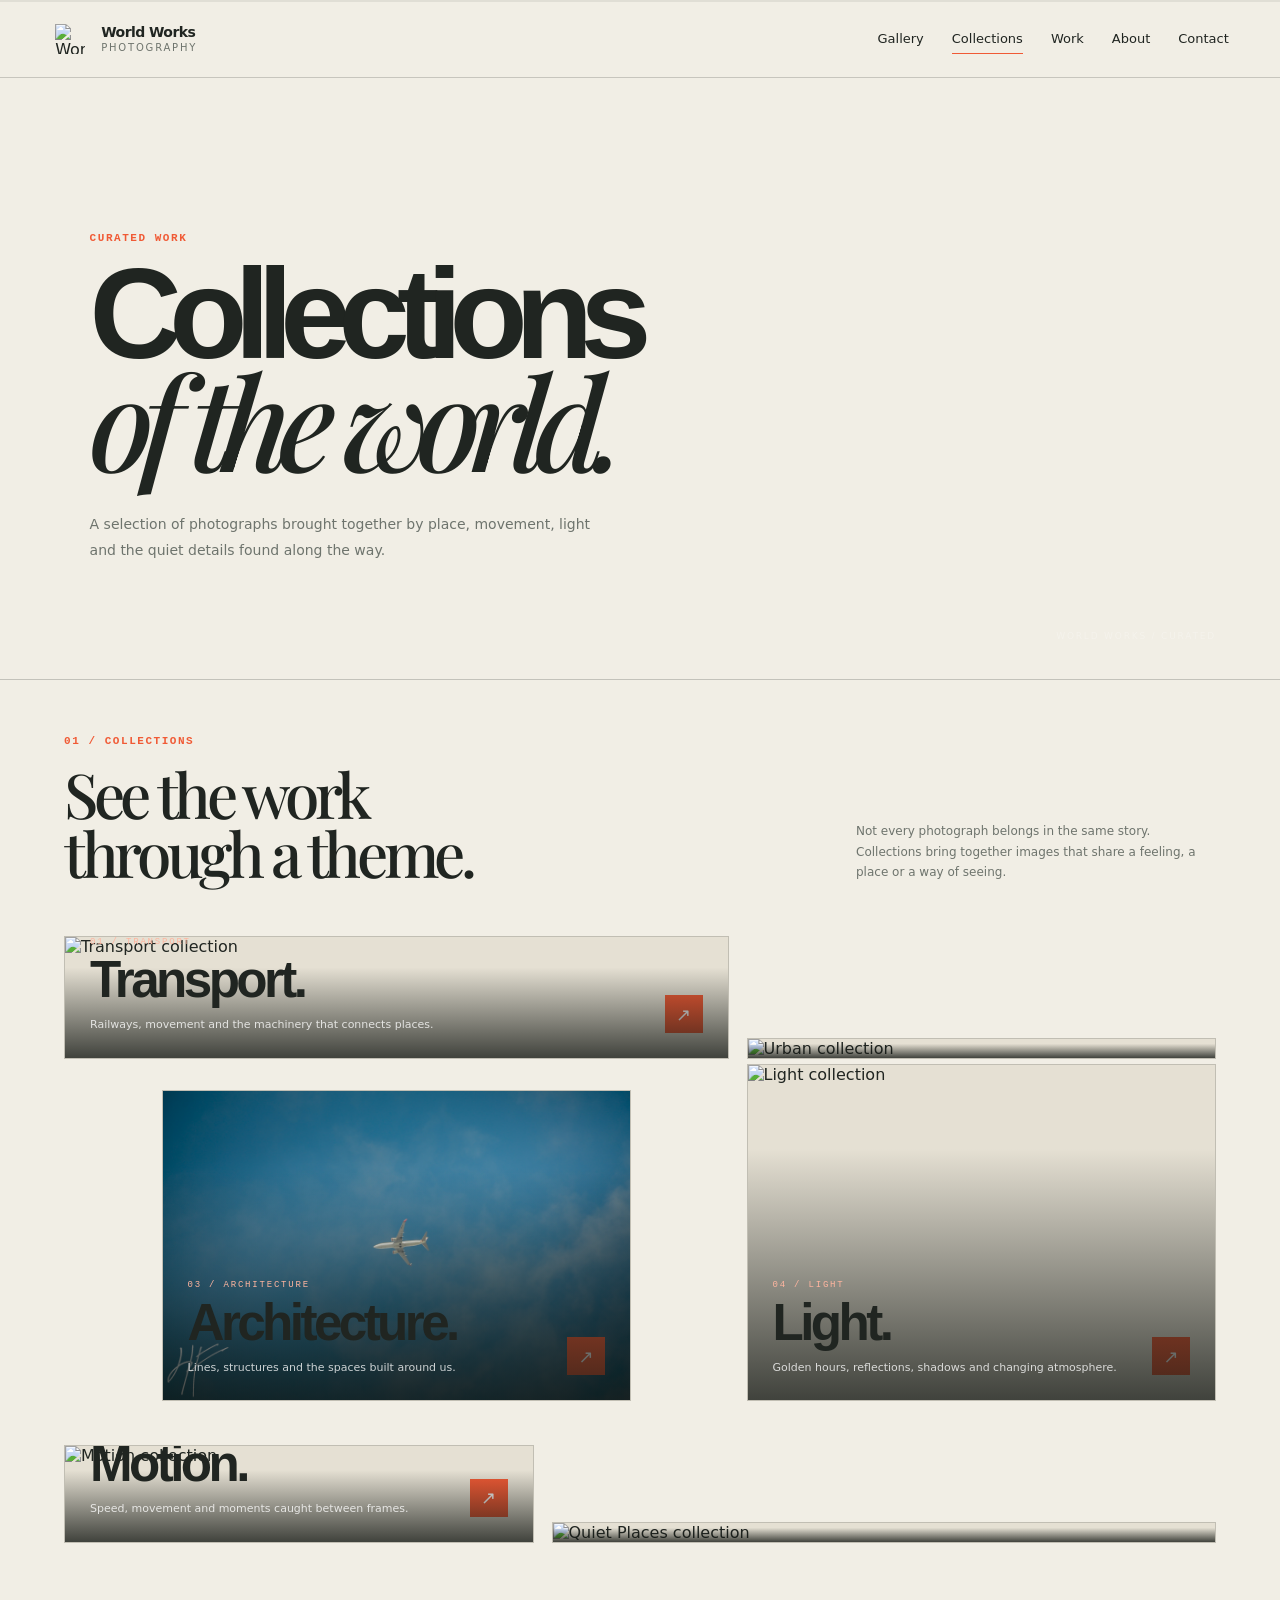
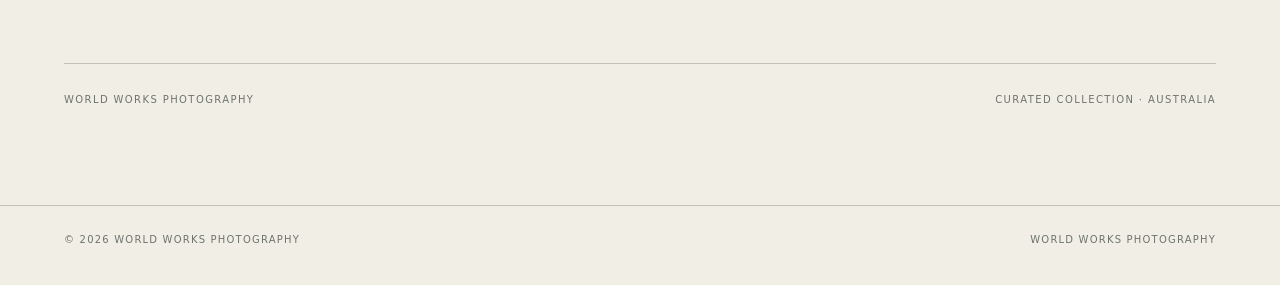
==== commit e63b0de0: "Apply World Works 3.0 visual identity" ====
--- a/collections.html
+++ b/collections.html
@@ -41,6 +41,7 @@
  .collection-card,.gallery .photo-button,.button,.exhibited-label{transition:none}
 }
 </style>
+<link rel="stylesheet" href="ww3.css">
 </head>
 <body>
 <header class="site-header"><a class="brand" href="index.html" aria-label="World Works Photography home"><span class="brand-mark"><img src="favicon.svg" alt="World Works Photography"></span><span><strong>World Works</strong><small>Photography</small></span></a>
--- a/ww3.css
+++ b/ww3.css
@@ -0,0 +1,56 @@
+/* WORLD WORKS 3.0 — Field Notes design language for the inner pages */
+:root{--bg:#f1eee5;--surface:#e5e0d3;--text:#202521;--muted:#6e746d;--line:rgba(32,37,33,.22);--max:1440px;--ww-orange:#f05a35}
+html{background:#f1eee5;scroll-behavior:smooth}
+body{background:#f1eee5!important;color:#202521!important;font-family:Manrope,system-ui,sans-serif!important}
+.site-header{background:rgba(241,238,229,.9)!important;color:#202521!important;border-bottom:1px solid rgba(32,37,33,.2)!important;backdrop-filter:blur(18px)}
+.brand-mark{border-color:#f05a35!important}
+.brand strong{font-weight:800;letter-spacing:-.04em}
+.brand small{color:#6e746d!important}
+.site-header nav a{color:#202521!important}
+.site-header nav a:after{background:#f05a35!important}
+.eyebrow{color:#f05a35!important;font-family:"DM Mono",monospace!important;letter-spacing:.14em!important}
+.gallery-page,.collections-page{background:#f1eee5!important;color:#202521!important}
+.gallery-page-header,.collections-hero{background:#f1eee5!important;color:#202521!important}
+.gallery-page-header h1,.collections-hero h1{font-family:Manrope,sans-serif!important;font-weight:800!important;letter-spacing:-.1em!important;line-height:.82!important}
+.gallery-page-header h1 em,.collections-hero h1 em{font-family:"Playfair Display",Georgia,serif!important;font-weight:500!important}
+.gallery-page-header p:not(.eyebrow),.collections-hero p:not(.eyebrow){color:#6e746d!important}
+.gallery-heading{border-color:rgba(32,37,33,.22)!important;color:#202521!important;font-family:"DM Mono",monospace!important}
+.gallery-filter{border-color:rgba(32,37,33,.3)!important;color:#202521!important;background:transparent!important}
+.gallery-filter.active,.gallery-filter:hover{background:#f05a35!important;color:#fff!important;border-color:#f05a35!important}
+.gallery .photo{background:#e5e0d3!important}
+.gallery .photo-button{background:#e5e0d3!important;color:#202521!important}
+.gallery .photo-number{color:#fff!important;text-shadow:0 1px 16px rgba(0,0,0,.45)!important}
+.exhibited-tag{background:#f05a35!important;color:#fff!important}
+.gallery-loader{background:#f1eee5!important;color:#202521!important}
+.gallery-loader-content{color:#202521!important}
+.gallery-loader-eyebrow,.gallery-loader-status{color:#6e746d!important}
+.gallery-loader-title{color:#202521!important}
+.gallery-loader-skip{border-color:#202521!important;color:#202521!important}
+.gallery-loader-track{opacity:.24!important}
+.collections-intro{border-color:rgba(32,37,33,.22)!important}
+.collections-intro h2{color:#202521!important;letter-spacing:-.07em!important}
+.collections-intro>p{color:#6e746d!important}
+.collection-card{background:#e5e0d3!important;border-color:rgba(32,37,33,.18)!important}
+.collection-card:after{background:linear-gradient(0deg,rgba(18,22,18,.78),transparent 75%)!important}
+.collection-index{color:#ffb59f!important;font-family:"DM Mono",monospace!important}
+.collection-title{font-family:Manrope,sans-serif!important;font-weight:800!important;letter-spacing:-.07em!important}
+.collection-description{color:rgba(255,255,255,.78)!important}
+.collection-arrow{background:#f05a35!important;color:#fff!important;border-color:#f05a35!important}
+.collections-footer-inner{border-color:rgba(32,37,33,.22)!important;color:#6e746d!important}
+.contact-hero{background:#f1eee5!important;color:#202521!important}
+.contact-visual{background:#e5e0d3!important}
+.contact-visual img{filter:none!important}
+.contact-visual:before{background:linear-gradient(90deg,transparent 55%,rgba(241,238,229,.25) 100%)!important}
+.contact-label{color:#fff!important}
+.contact-copy h1{font-family:Manrope,sans-serif!important;font-weight:800!important;letter-spacing:-.09em!important}
+.contact-copy h1 em{font-family:"Playfair Display",Georgia,serif!important;font-weight:500!important}
+.contact-copy p:not(.contact-eyebrow){color:#6e746d!important}
+.contact-copy:before{color:#f05a35!important}
+.contact-number{color:rgba(32,37,33,.1)!important}
+.button{border-color:#202521!important;color:#202521!important}
+.button:hover{background:#f05a35!important;color:#fff!important;border-color:#f05a35!important}
+footer{background:#f1eee5!important;color:#6e746d!important;border-color:rgba(32,37,33,.22)!important}
+.ww-progress{background:rgba(32,37,33,.08)!important}
+.ww-progress span{background:#f05a35!important}
+@media(max-width:800px){.site-header nav{background:#f1eee5!important}.site-header nav a{color:#202521!important}.contact-hero{background:#f1eee5!important}}
+@media(prefers-reduced-motion:reduce){html{scroll-behavior:auto}}
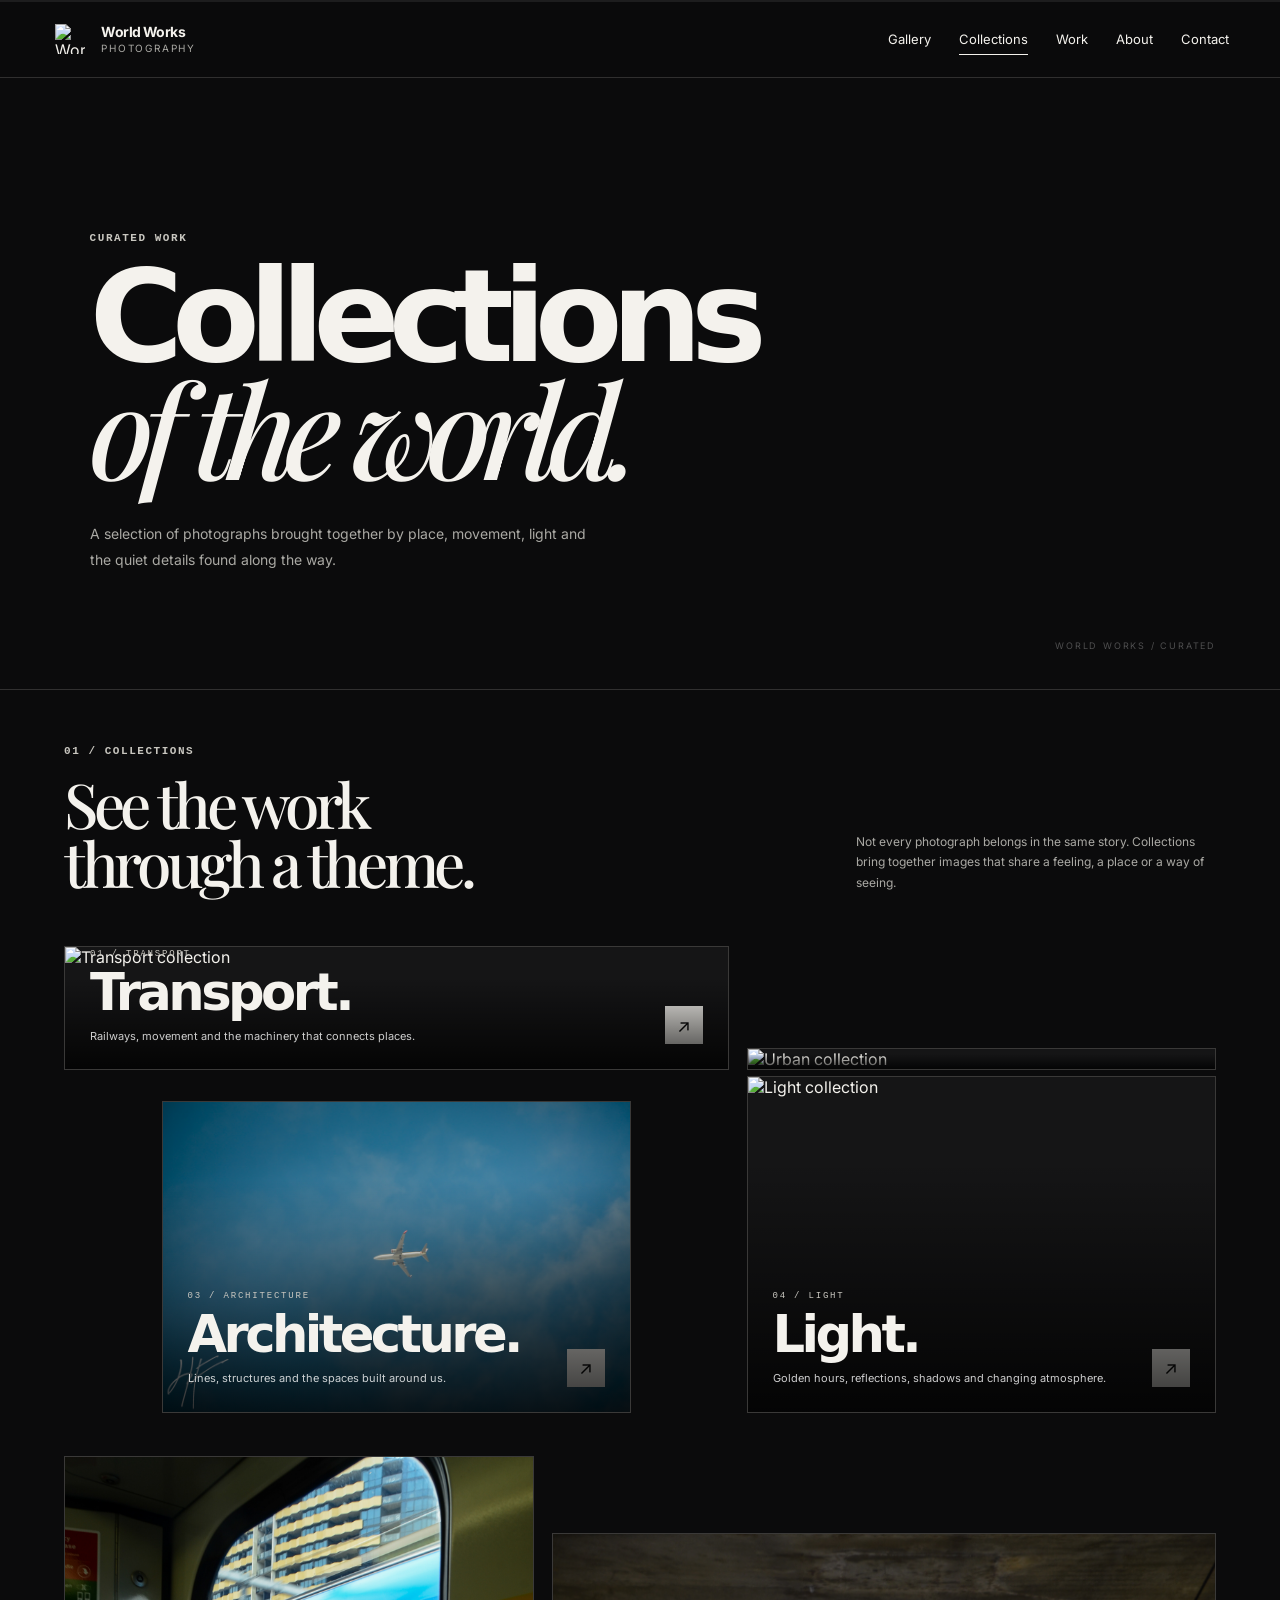
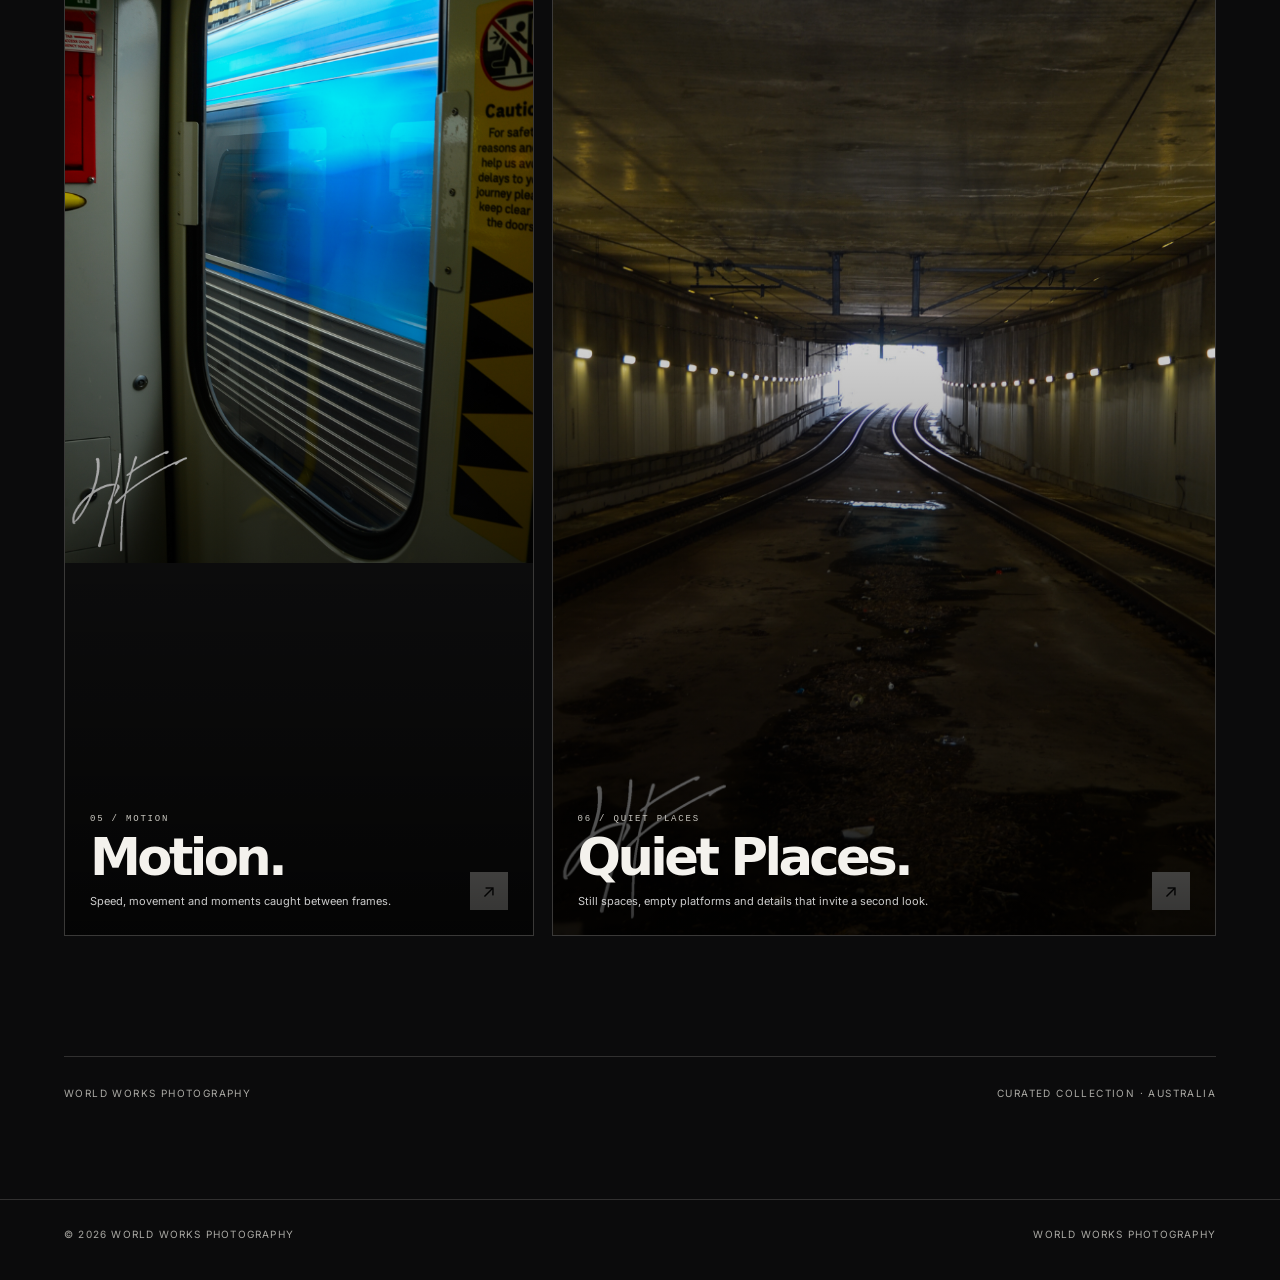
==== commit 5ff64bd9: "Fix collection thumbnail image paths" ====
--- a/collections.html
+++ b/collections.html
@@ -55,8 +55,8 @@
 <a class="collection-card" href="gallery.html"><div class="collection-image"><img src="images/14.jpg" alt="Urban collection" loading="lazy"></div><div class="collection-info"><div class="collection-index">02 / URBAN</div><div class="collection-title">Urban.</div><p class="collection-description">Stations, streets and the rhythm of the city.</p></div><span class="collection-arrow">↗</span></a>
 <a class="collection-card" href="gallery.html"><div class="collection-image"><img src="images/16.jpg" alt="Architecture collection" loading="lazy"></div><div class="collection-info"><div class="collection-index">03 / ARCHITECTURE</div><div class="collection-title">Architecture.</div><p class="collection-description">Lines, structures and the spaces built around us.</p></div><span class="collection-arrow">↗</span></a>
 <a class="collection-card" href="gallery.html"><div class="collection-image"><img src="images/10.jpg" alt="Light collection" loading="lazy"></div><div class="collection-info"><div class="collection-index">04 / LIGHT</div><div class="collection-title">Light.</div><p class="collection-description">Golden hours, reflections, shadows and changing atmosphere.</p></div><span class="collection-arrow">↗</span></a>
-<a class="collection-card" href="gallery.html"><div class="collection-image"><img src="images/47.jpg" alt="Motion collection" loading="lazy"></div><div class="collection-info"><div class="collection-index">05 / MOTION</div><div class="collection-title">Motion.</div><p class="collection-description">Speed, movement and moments caught between frames.</p></div><span class="collection-arrow">↗</span></a>
-<a class="collection-card" href="gallery.html"><div class="collection-image"><img src="images/71.jpg" alt="Quiet Places collection" loading="lazy"></div><div class="collection-info"><div class="collection-index">06 / QUIET PLACES</div><div class="collection-title">Quiet Places.</div><p class="collection-description">Still spaces, empty platforms and details that invite a second look.</p></div><span class="collection-arrow">↗</span></a>
+<a class="collection-card" href="gallery.html"><div class="collection-image"><img src="images/Photo047.jpg" alt="Motion collection" loading="lazy"></div><div class="collection-info"><div class="collection-index">05 / MOTION</div><div class="collection-title">Motion.</div><p class="collection-description">Speed, movement and moments caught between frames.</p></div><span class="collection-arrow">↗</span></a>
+<a class="collection-card" href="gallery.html"><div class="collection-image"><img src="images/Photo071.jpg" alt="Quiet Places collection" loading="lazy"></div><div class="collection-info"><div class="collection-index">06 / QUIET PLACES</div><div class="collection-title">Quiet Places.</div><p class="collection-description">Still spaces, empty platforms and details that invite a second look.</p></div><span class="collection-arrow">↗</span></a>
 </section>
 <section class="collections-footer"><div class="collections-footer-inner"><span>World Works Photography</span><span>Curated collection · Australia</span></div></section>
 </main>
--- a/ww3.css
+++ b/ww3.css
@@ -1,56 +1,68 @@
-/* WORLD WORKS 3.0 — Field Notes design language for the inner pages */
-:root{--bg:#f1eee5;--surface:#e5e0d3;--text:#202521;--muted:#6e746d;--line:rgba(32,37,33,.22);--max:1440px;--ww-orange:#f05a35}
-html{background:#f1eee5;scroll-behavior:smooth}
-body{background:#f1eee5!important;color:#202521!important;font-family:Manrope,system-ui,sans-serif!important}
-.site-header{background:rgba(241,238,229,.9)!important;color:#202521!important;border-bottom:1px solid rgba(32,37,33,.2)!important;backdrop-filter:blur(18px)}
-.brand-mark{border-color:#f05a35!important}
-.brand strong{font-weight:800;letter-spacing:-.04em}
-.brand small{color:#6e746d!important}
-.site-header nav a{color:#202521!important}
-.site-header nav a:after{background:#f05a35!important}
-.eyebrow{color:#f05a35!important;font-family:"DM Mono",monospace!important;letter-spacing:.14em!important}
-.gallery-page,.collections-page{background:#f1eee5!important;color:#202521!important}
-.gallery-page-header,.collections-hero{background:#f1eee5!important;color:#202521!important}
-.gallery-page-header h1,.collections-hero h1{font-family:Manrope,sans-serif!important;font-weight:800!important;letter-spacing:-.1em!important;line-height:.82!important}
+/* WORLD WORKS 2.0 — neutral black and off-white inner-page theme */
+:root{
+  --bg:#0b0b0c;
+  --surface:#151516;
+  --text:#f4f2ed;
+  --muted:#aaa9a4;
+  --line:rgba(244,242,237,.16);
+  --max:1440px;
+  --ww-orange:#f4f2ed;
+}
+html{background:var(--bg);scroll-behavior:smooth}
+body{background:var(--bg)!important;color:var(--text)!important}
+.site-header{background:rgba(11,11,12,.92)!important;color:var(--text)!important;border-bottom:1px solid var(--line)!important;backdrop-filter:blur(18px)}
+.brand-mark{border-color:rgba(244,242,237,.7)!important}
+.brand strong{font-weight:700;letter-spacing:-.04em}
+.brand small{color:var(--muted)!important}
+.site-header nav a{color:var(--text)!important}
+.site-header nav a:after{background:var(--text)!important}
+.eyebrow{color:#c9c7c0!important;font-family:"DM Mono",monospace!important;letter-spacing:.14em!important}
+.gallery-page,.collections-page{background:var(--bg)!important;color:var(--text)!important}
+.gallery-page-header,.collections-hero{background:var(--bg)!important;color:var(--text)!important}
+.gallery-page-header h1,.collections-hero h1{font-family:Manrope,system-ui,sans-serif!important;font-weight:750!important;letter-spacing:-.09em!important;line-height:.86!important}
 .gallery-page-header h1 em,.collections-hero h1 em{font-family:"Playfair Display",Georgia,serif!important;font-weight:500!important}
-.gallery-page-header p:not(.eyebrow),.collections-hero p:not(.eyebrow){color:#6e746d!important}
-.gallery-heading{border-color:rgba(32,37,33,.22)!important;color:#202521!important;font-family:"DM Mono",monospace!important}
-.gallery-filter{border-color:rgba(32,37,33,.3)!important;color:#202521!important;background:transparent!important}
-.gallery-filter.active,.gallery-filter:hover{background:#f05a35!important;color:#fff!important;border-color:#f05a35!important}
-.gallery .photo{background:#e5e0d3!important}
-.gallery .photo-button{background:#e5e0d3!important;color:#202521!important}
-.gallery .photo-number{color:#fff!important;text-shadow:0 1px 16px rgba(0,0,0,.45)!important}
-.exhibited-tag{background:#f05a35!important;color:#fff!important}
-.gallery-loader{background:#f1eee5!important;color:#202521!important}
-.gallery-loader-content{color:#202521!important}
-.gallery-loader-eyebrow,.gallery-loader-status{color:#6e746d!important}
-.gallery-loader-title{color:#202521!important}
-.gallery-loader-skip{border-color:#202521!important;color:#202521!important}
+.gallery-page-header p:not(.eyebrow),.collections-hero p:not(.eyebrow){color:var(--muted)!important}
+.gallery-heading{border-color:var(--line)!important;color:var(--text)!important;font-family:"DM Mono",monospace!important}
+.gallery-filter{border-color:rgba(244,242,237,.28)!important;color:var(--text)!important;background:transparent!important}
+.gallery-filter.active,.gallery-filter:hover{background:var(--text)!important;color:var(--bg)!important;border-color:var(--text)!important}
+.gallery .photo{background:var(--surface)!important}
+.gallery .photo-button{background:var(--surface)!important;color:var(--text)!important}
+.gallery .photo-number{color:#fff!important;text-shadow:0 1px 16px rgba(0,0,0,.6)!important}
+.exhibited-tag{background:rgba(11,11,12,.72)!important;color:#fff!important;border-color:rgba(255,255,255,.7)!important}
+.gallery-loader{background:var(--bg)!important;color:var(--text)!important}
+.gallery-loader-content,.gallery-loader-title{color:var(--text)!important}
+.gallery-loader-eyebrow,.gallery-loader-status{color:var(--muted)!important}
+.gallery-loader-skip{border-color:rgba(244,242,237,.65)!important;color:var(--text)!important}
 .gallery-loader-track{opacity:.24!important}
-.collections-intro{border-color:rgba(32,37,33,.22)!important}
-.collections-intro h2{color:#202521!important;letter-spacing:-.07em!important}
-.collections-intro>p{color:#6e746d!important}
-.collection-card{background:#e5e0d3!important;border-color:rgba(32,37,33,.18)!important}
-.collection-card:after{background:linear-gradient(0deg,rgba(18,22,18,.78),transparent 75%)!important}
-.collection-index{color:#ffb59f!important;font-family:"DM Mono",monospace!important}
-.collection-title{font-family:Manrope,sans-serif!important;font-weight:800!important;letter-spacing:-.07em!important}
-.collection-description{color:rgba(255,255,255,.78)!important}
-.collection-arrow{background:#f05a35!important;color:#fff!important;border-color:#f05a35!important}
-.collections-footer-inner{border-color:rgba(32,37,33,.22)!important;color:#6e746d!important}
-.contact-hero{background:#f1eee5!important;color:#202521!important}
-.contact-visual{background:#e5e0d3!important}
+.collections-intro{border-color:var(--line)!important}
+.collections-intro h2{color:var(--text)!important;letter-spacing:-.07em!important}
+.collections-intro>p{color:var(--muted)!important}
+.collection-card{background:var(--surface)!important;border-color:var(--line)!important}
+.collection-card:after{background:linear-gradient(0deg,rgba(0,0,0,.8),transparent 75%)!important}
+.collection-index{color:#c9c7c0!important;font-family:"DM Mono",monospace!important}
+.collection-title{font-family:Manrope,system-ui,sans-serif!important;font-weight:750!important;letter-spacing:-.07em!important;color:var(--text)!important}
+.collection-description{color:rgba(255,255,255,.8)!important}
+.collection-arrow{background:var(--text)!important;color:var(--bg)!important;border-color:var(--text)!important}
+.collections-footer-inner{border-color:var(--line)!important;color:var(--muted)!important}
+.contact-hero{background:var(--bg)!important;color:var(--text)!important}
+.contact-visual{background:var(--surface)!important}
 .contact-visual img{filter:none!important}
-.contact-visual:before{background:linear-gradient(90deg,transparent 55%,rgba(241,238,229,.25) 100%)!important}
+.contact-visual:before{background:linear-gradient(90deg,transparent 55%,rgba(11,11,12,.25) 100%)!important}
 .contact-label{color:#fff!important}
-.contact-copy h1{font-family:Manrope,sans-serif!important;font-weight:800!important;letter-spacing:-.09em!important}
+.contact-copy h1{font-family:Manrope,system-ui,sans-serif!important;font-weight:750!important;letter-spacing:-.09em!important}
 .contact-copy h1 em{font-family:"Playfair Display",Georgia,serif!important;font-weight:500!important}
-.contact-copy p:not(.contact-eyebrow){color:#6e746d!important}
-.contact-copy:before{color:#f05a35!important}
-.contact-number{color:rgba(32,37,33,.1)!important}
-.button{border-color:#202521!important;color:#202521!important}
-.button:hover{background:#f05a35!important;color:#fff!important;border-color:#f05a35!important}
-footer{background:#f1eee5!important;color:#6e746d!important;border-color:rgba(32,37,33,.22)!important}
-.ww-progress{background:rgba(32,37,33,.08)!important}
-.ww-progress span{background:#f05a35!important}
-@media(max-width:800px){.site-header nav{background:#f1eee5!important}.site-header nav a{color:#202521!important}.contact-hero{background:#f1eee5!important}}
+.contact-copy p:not(.contact-eyebrow){color:var(--muted)!important}
+.contact-copy:before{color:#c9c7c0!important}
+.contact-number{color:rgba(255,255,255,.08)!important}
+.button{border-color:var(--text)!important;color:var(--text)!important}
+.button:hover{background:var(--text)!important;color:var(--bg)!important;border-color:var(--text)!important}
+footer{background:var(--bg)!important;color:var(--muted)!important;border-color:var(--line)!important}
+.ww-progress{background:rgba(255,255,255,.08)!important}
+.ww-progress span{background:var(--text)!important}
+.gallery .photo img.is-error{visibility:hidden}
+@media(max-width:800px){
+  .site-header nav{background:var(--bg)!important}
+  .site-header nav a{color:var(--text)!important}
+  .contact-hero{background:var(--bg)!important}
+}
 @media(prefers-reduced-motion:reduce){html{scroll-behavior:auto}}
